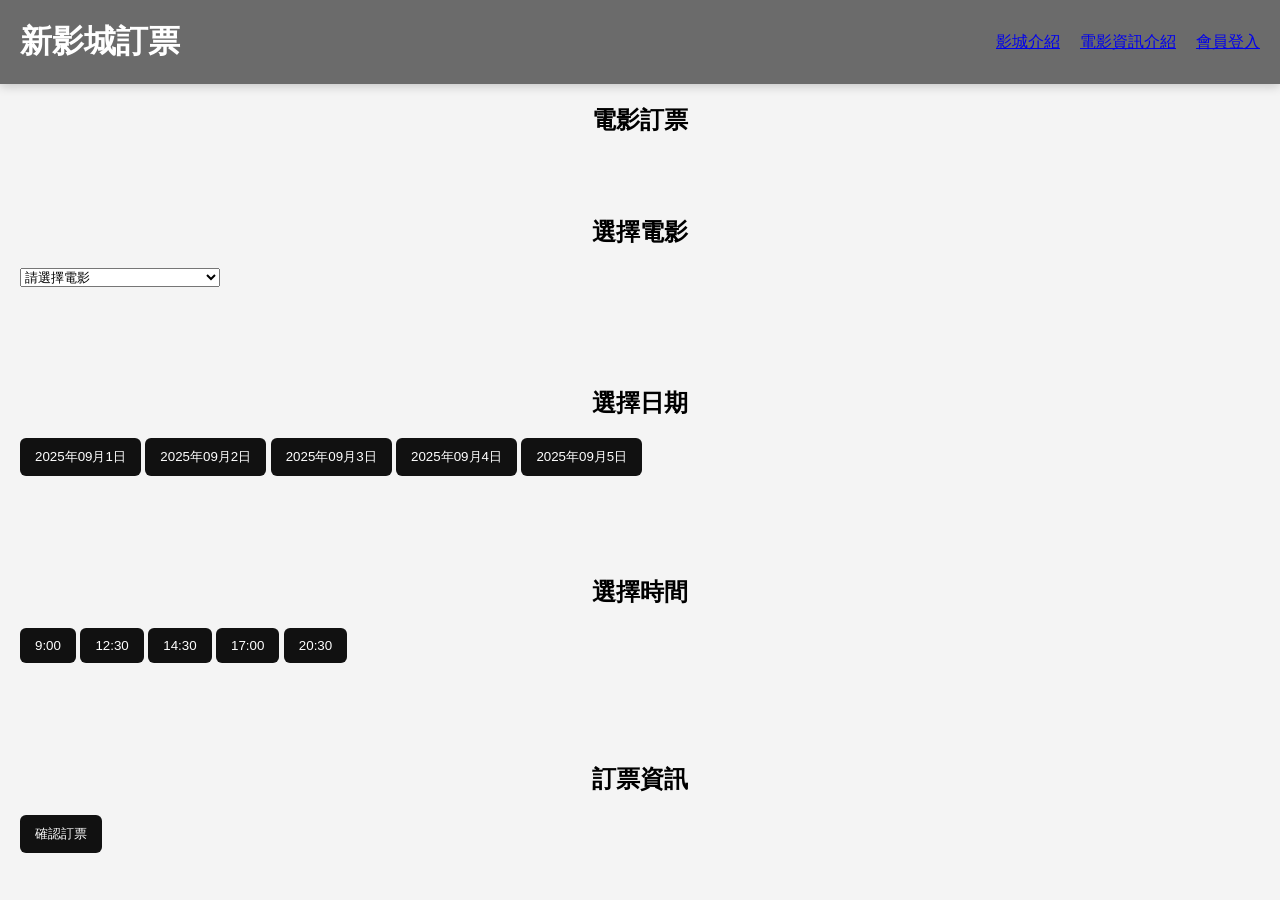
==== booking.html @ 735cddbd "Update booking.html" ====
<html>
	<head>
		<title>訂票頁面</title>
		<link rel="stylesheet" href="style.css">
</heda>
<body>
		<header>
		<h1>新影城訂票</h1>
		<nav>
		  <ul>
			<li><a href="index.html" onclick="history.back()">影城介紹</a></li>
			<li><a href="index.html" onclick="history.back()">電影資訊介紹</a></li>
			<li><a href="index.html" onclick="history.back()">會員登入</a></li>
		  </ul>
		</nav>
	  </header>
	
		<h2>電影訂票</h2>
		<!-- 這裡放電影按鈕 -->
		<section class="movie-select">
		  <h2>選擇電影</h2>
		  <select onchange="selectMovie(this.value)">
			<option value="">請選擇電影</option>
			<option value="藍色星期一">藍色星期一(Blue Monday)</option>
			<option value="綠色星期二">綠色星期二(Green Tuesday)</option>
			<option value="灰色星期三">灰色星期三(Gray Wednesday)</option>
			<option value="橙色星期四">橙色星期四(Orange Thursday)</option>
		  
		  </select>
		</section>

		<section class="date-select">
		  <h2>選擇日期</h2>
		  <button onclick="selectDate('2025年09月1日')">2025年09月1日</button>
		  <button onclick="selectDate('2025年09月2日')">2025年09月2日</button>
		  <button onclick="selectDate('2025年09月3日')">2025年09月3日</button>
		  <button onclick="selectDate('2025年09月4日')">2025年09月4日</button>
		  <button onclick="selectDate('2025年09月5日')">2025年09月5日</button>
		</section>

		<section class="time-select">
		  <h2>選擇時間</h2>
		  <!-- 先隱藏 -->
		  <button onclick="selectTime('9:00')">9:00</button>
		  <button onclick="selectTime('12:30')">12:30</button>
		  <button onclick="selectTime('14:30')">14:30</button>
		  <button onclick="selectTime('17:00')">17:00</button>
		  <button onclick="selectTime('20:30')">20:30</button>
		</section>
		
		<section class="summary">
		  <h2>訂票資訊</h2>
		  <p id="summaryText"></p>
		  <button onclick="confirmBooking()">確認訂票</button>
		</section>
</bdoy>
	<script src="./script.js"></script>
</html>
---- style.css ----
<style>
*{
	box-sizing:border-box;
}

body{
	margin:0;
	font-family: Arial, Helvetica, sans-serif;
	background:#f4f4f4;
}
html{
	scroll-behavior:smooth;
}

/* Header */
header{
	background:#6b6b6b;
	color:#fff;
	padding:20px; 
	display:flex;               /* 讓裡面水平排列 */
	justify-content:space-between;  /* 左右分開 */
	align-items:center;         /* 垂直置中對齊 */
	position:sticky;
	top:0;
	z-index:999;
	
	box-shadow:0 2px 10px rgba(0,0,0,0.2);
}

header h1{
	margin:0;
}
		
main{
	max-width:1200px;
	margin:0 auto;
}

nav ul{
	list-style:none;
	padding:0;
	margin:0;
	display:flex;
	gap:20px;
}

nav li{
	cursor:pointer;
}

nav li:hover{
	color:#ffd700;
}

/* Hero 圖 */
.header_img img{
	width:100%;
	height:500px;
	object-fit:cover;
}

/* Section 通用 */
section{
	padding:40px 20px;
}
		
h2{
	text-align:center;
}

/* 電影區 */
.movie-info{
	display:flex;
	flex-wrap:wrap;
	gap:20px;
	justify-content:center;
}

.movie-card{
	background:#fff;
	padding:20px;
	width:250px;
	border-radius:12px;
	box-shadow:0 4px 12px rgba(0,0,0,0.1);
	text-align:center;
	transition:0.3s;
}

.movie-card:hover{
	transform:translateY(-5px);
}

.movie-card img{
	width:100%;
	border-radius:8px;
}

.movie-card h3{
	margin:15px 0 5px 0;
}

/* 按鈕 */
button{
	padding:10px 15px;
	border:none;
	border-radius:6px;
	cursor:pointer;
	background:#111;
	color:#fff;
	transition:0.3s;
}

button:hover{
	background:#ffd700;
	color:#000;
}

/* 座位區 */
.seat-area{
	text-align:center;
}
.seat-container div:hover{
	background:#ffd700;
}
.screen{
	background:#ccc;
	padding:10px;
	margin-bottom:20px;
	border-radius:5px;
	font-weight:bold;
}

.seat-container{
	display:grid;
	grid-template-columns:repeat(8, 1fr);
	gap:10px;
	max-width:500px;
	margin:0 auto;
}

.seat-container div{
	background:#444;
	height:30px;
	border-radius:4px;
}

/* 會員區 */
.member-area{
	background:#fff;
	max-width:400px;
	margin:40px auto;
	padding:30px;
	border-radius:12px;
	box-shadow:0 4px 12px rgba(0,0,0,0.1);
}
.member-area input{
	width:100%;
	padding:8px;
	margin:5px 0 15px 0;
}

/* Footer */
footer{
	background:#111;
	color:#fff;
	text-align:center;
	padding:20px;
}

/* 📱 RWD 手機版 */
@media (max-width:768px){

	nav ul{
		flex-direction:column;
		gap:10px;
	}
	
	.movie-info{
		flex-direction:column;
		align-items:center;
	}
	
	.seat-container{
		grid-template-columns:repeat(5, 1fr);
	}

}
</style>
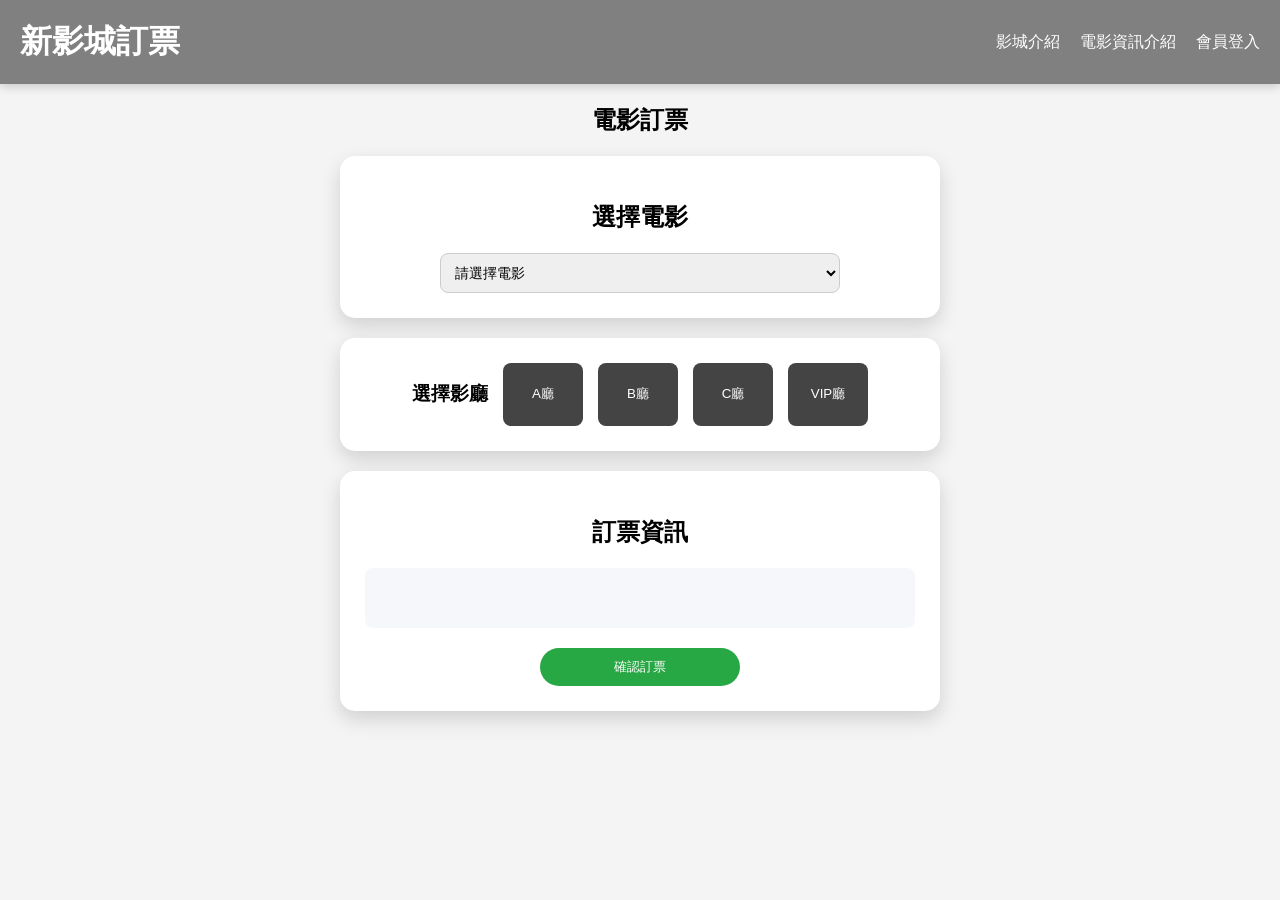
==== commit 84852f42: "Update booking.html" ====
--- a/booking.html
+++ b/booking.html
@@ -47,6 +47,13 @@
 		  <button onclick="selectTime('17:00')">17:00</button>
 		  <button onclick="selectTime('20:30')">20:30</button>
 		</section>
+	<section class="location-select">
+	  <h3>選擇影廳</h3>
+	  <button onclick="selectLocation('A廳')">A廳</button>
+	  <button onclick="selectLocation('B廳')">B廳</button>
+	  <button onclick="selectLocation('C廳')">C廳</button>
+	  <button onclick="selectLocation('VIP廳')">VIP廳</button>
+	</section>
 		
 		<section class="summary">
 		  <h2>訂票資訊</h2>
--- a/style.css
+++ b/style.css
@@ -1,4 +1,3 @@
-<style>
 *{
 	box-sizing:border-box;
 }
@@ -8,23 +7,24 @@
 	font-family: Arial, Helvetica, sans-serif;
 	background:#f4f4f4;
 }
+
 html{
 	scroll-behavior:smooth;
 }
 
 /* Header */
 header{
-	background:#6b6b6b;
+	background: rgba(107,107,107,0.85);
 	color:#fff;
 	padding:20px; 
-	display:flex;               /* 讓裡面水平排列 */
-	justify-content:space-between;  /* 左右分開 */
-	align-items:center;         /* 垂直置中對齊 */
-	position:sticky;
+	display:flex;
+	justify-content:space-between;
+	align-items:center;
+	position:sticky;  /*導覽列會固定在最上方*/
 	top:0;
 	z-index:999;
-	
 	box-shadow:0 2px 10px rgba(0,0,0,0.2);
+	backdrop-filter: blur(8px);   /* 毛玻璃效果 */
 }
 
 header h1{
@@ -44,24 +44,54 @@
 	gap:20px;
 }
 
-nav li{
-	cursor:pointer;
-}
-
-nav li:hover{
-	color:#ffd700;
+/* 導覽列連結樣式 */
+nav a{
+	color:#fff;              /* 文字改白色 */
+	text-decoration:none;    /* 移除底線 */
+	font-weight:500;
+	position:relative;       /* 為了做滑動底線效果 */
+	padding-bottom:5px;
+}
+
+/* 滑鼠滑過效果 */
+nav a:hover{
+	color:#fff;
+}
+
+/* 白色底線動畫效果 */
+nav a::after{
+	content:"";
+	position:absolute;
+	left:0;
+	bottom:0;
+	width:0;
+	height:2px;
+	background:#fff;
+	transition:0.3s ease;
+}
+
+nav a:hover::after{
+	width:100%;
 }
 
 /* Hero 圖 */
+.header_img{
+	display:flex;
+	justify-content:center;  /* 水平置中 */
+	align-items:center;      /* 垂直置中 */
+	padding:20px;
+}
 .header_img img{
-	width:100%;
-	height:500px;
-	object-fit:cover;
+	max-width:100%;
+	height:auto;
+	display:inline-block;
+	object-fit:contain;
 }
 
 /* Section 通用 */
 section{
 	padding:40px 20px;
+	scroll-margin-top:80px; 
 }
 		
 h2{
@@ -71,15 +101,16 @@
 /* 電影區 */
 .movie-info{
 	display:flex;
-	flex-wrap:wrap;
 	gap:20px;
 	justify-content:center;
+	flex-wrap:wrap;
 }
 
 .movie-card{
+	flex:1;
+	max-width:250px;
 	background:#fff;
 	padding:20px;
-	width:250px;
 	border-radius:12px;
 	box-shadow:0 4px 12px rgba(0,0,0,0.1);
 	text-align:center;
@@ -98,8 +129,12 @@
 .movie-card h3{
 	margin:15px 0 5px 0;
 }
-
-/* 按鈕 */
+/* 立即訂票的按鈕 */
+.booking-btn{
+	text-align:center;
+	margin:30px 0;
+}
+/* 通用按鈕 */
 button{
 	padding:10px 15px;
 	border:none;
@@ -115,36 +150,140 @@
 	color:#000;
 }
 
+/* ===================== */
+/* 訂票選擇卡片區塊 */
+/* ===================== */
+
+.movie-select,
+.date-select,
+.time-select,
+.summary{
+	background: white;
+	width: 100%;
+	max-width: 600px;
+	padding: 25px;
+	margin: 20px auto;   /* ⭐ 水平置中 */
+	border-radius: 15px;
+	box-shadow: 0 8px 20px rgba(0,0,0,0.15);
+	transition: 0.3s ease;
+}
+
+.movie-select:hover,
+.date-select:hover,
+.time-select:hover{
+	transform: translateY(-3px);
+}
+
+/* ===== 下拉選單置中 ===== */
+select{
+	width: 80%;
+	max-width: 400px;
+	padding: 10px;
+	border-radius: 8px;
+	border: 1px solid #ccc;
+	font-size: 14px;
+	cursor: pointer;
+	transition: 0.3s;
+	margin: 0 auto;
+	display: block;
+}
+
+select:focus{
+	border-color: #2a5298;
+	outline: none;
+}
+
+/* ===== 日期 & 時間按鈕區置中 ===== */
+.date-select,
+.time-select{
+	display:flex;
+	justify-content:center;
+	flex-wrap:wrap;
+	gap:15px;
+}
+
+/* 日期按鈕 */
+.date-select button,
+.time-select button{
+	padding:10px 15px;
+	border-radius:8px;
+	background:#2a5298;
+	color:white;
+	font-size:14px;
+	min-width:80px;
+}
+
+.date-select button:hover,
+.time-select button:hover{
+	background: #1e3c72;
+	transform: scale(1.05);
+}
+
+.date-select button:active,
+.time-select button:active{
+	transform: scale(0.98);
+}
+
+/* ===================== */
 /* 座位區 */
-.seat-area{
-	text-align:center;
-}
-.seat-container div:hover{
+/* ===================== */
+.location-select{
+	display:flex;
+	justify-content:center;
+	flex-wrap:wrap;
+	gap:15px;
+	background:white;
+	max-width:600px;
+	margin:20px auto;
+	padding:25px;
+	border-radius:15px;
+	box-shadow:0 8px 20px rgba(0,0,0,0.15);
+	text-align:center;
+}
+
+.location-select button{
+	padding:10px 15px;
+	border-radius:8px;
+	background:#444;
+	color:white;
+	min-width:80px;
+}
+
+.location-select button:hover{
 	background:#ffd700;
-}
-.screen{
-	background:#ccc;
-	padding:10px;
-	margin-bottom:20px;
-	border-radius:5px;
-	font-weight:bold;
-}
-
-.seat-container{
-	display:grid;
-	grid-template-columns:repeat(8, 1fr);
-	gap:10px;
-	max-width:500px;
-	margin:0 auto;
-}
-
-.seat-container div{
-	background:#444;
-	height:30px;
-	border-radius:4px;
-}
-
+	color:black;
+}
+
+/* ===== 訂票摘要 ===== */
+.summary{
+	text-align:center;
+}
+
+.summary p{
+	background: #f5f7fa;
+	padding: 15px;
+	border-radius: 8px;
+	line-height: 1.8;
+	min-height: 60px;
+}
+
+/* summary 按鈕不要滿版 */
+.summary button{
+	width: 200px;
+	margin: 20px auto 0 auto;
+	display:block;
+	background: #28a745;
+	border-radius:25px;
+}
+
+.summary button:hover{
+	background: #218838;
+}
+
+/* ===================== */
 /* 會員區 */
+/* ===================== */
+
 .member-area{
 	background:#fff;
 	max-width:400px;
@@ -153,6 +292,7 @@
 	border-radius:12px;
 	box-shadow:0 4px 12px rgba(0,0,0,0.1);
 }
+
 .member-area input{
 	width:100%;
 	padding:8px;
@@ -165,6 +305,12 @@
 	color:#fff;
 	text-align:center;
 	padding:20px;
+}
+
+/* 隱藏區塊 */
+.date-select,
+.time-select{
+	display:none;
 }
 
 /* 📱 RWD 手機版 */
@@ -183,6 +329,4 @@
 	.seat-container{
 		grid-template-columns:repeat(5, 1fr);
 	}
-
-}
-</style>
+}
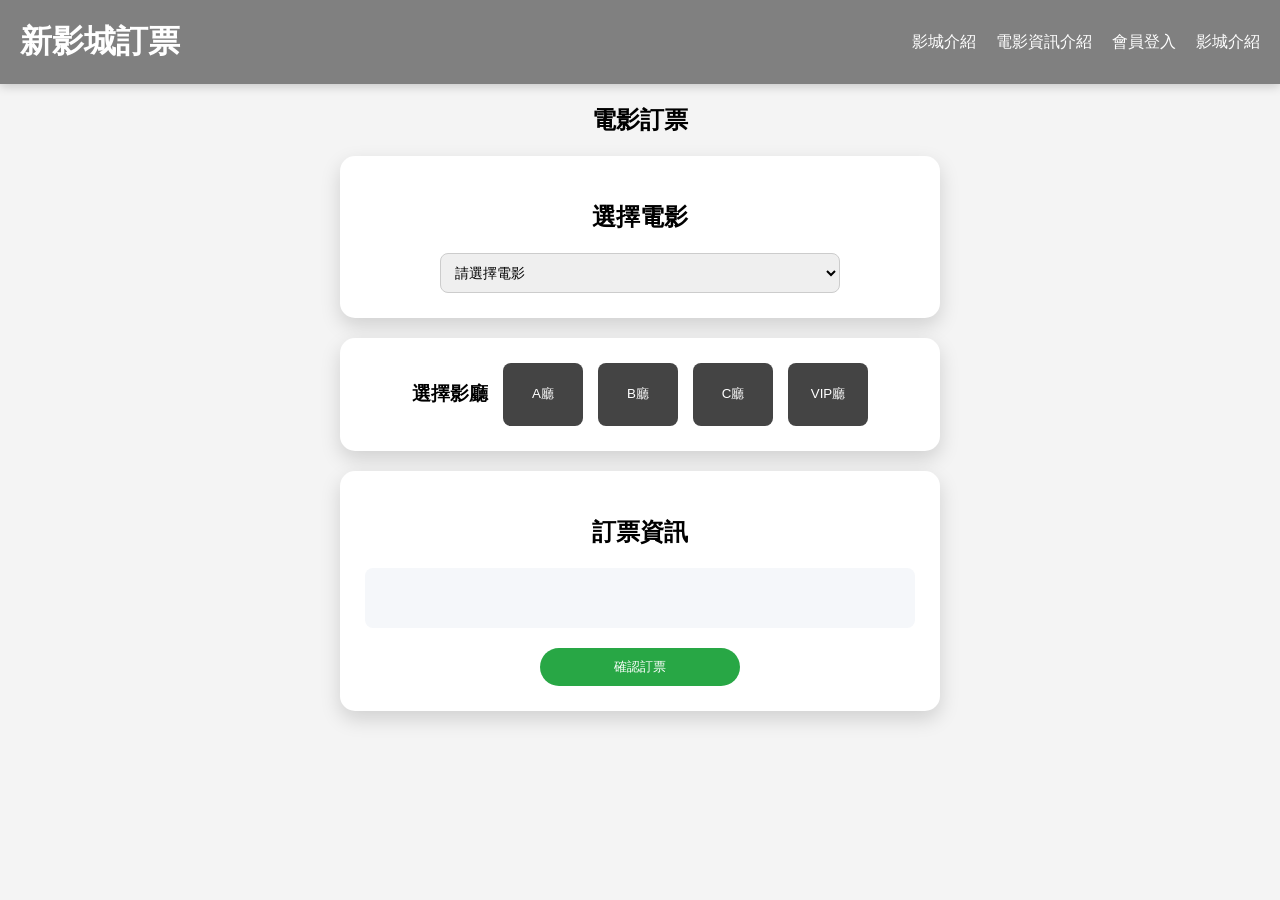
==== commit 3c590f68: "Update booking.html" ====
--- a/booking.html
+++ b/booking.html
@@ -2,20 +2,21 @@
 	<head>
 		<title>訂票頁面</title>
 		<link rel="stylesheet" href="style.css">
-</heda>
+	</head>
 <body>
 		<header>
-		<h1>新影城訂票</h1>
+		<h1 onclick="goHome()">新影城訂票</h1>
 		<nav>
 		  <ul>
-			<li><a href="index.html" onclick="history.back()">影城介紹</a></li>
-			<li><a href="index.html" onclick="history.back()">電影資訊介紹</a></li>
-			<li><a href="index.html" onclick="history.back()">會員登入</a></li>
+			<li><a href="index.html">影城介紹</a></li>
+			<li><a href="index.html">電影資訊介紹</a></li>
+			<li><a href="index.html">會員登入</a></li>
+			<li><a href="index.html">影城介紹</a></li>
 		  </ul>
 		</nav>
 	  </header>
 	
-		<h2>電影訂票</h2>
+		<h2 style="text-align:center;">電影訂票</h2>
 		<!-- 這裡放電影按鈕 -->
 		<section class="movie-select">
 		  <h2>選擇電影</h2>
@@ -25,7 +26,6 @@
 			<option value="綠色星期二">綠色星期二(Green Tuesday)</option>
 			<option value="灰色星期三">灰色星期三(Gray Wednesday)</option>
 			<option value="橙色星期四">橙色星期四(Orange Thursday)</option>
-		  
 		  </select>
 		</section>
 
@@ -40,26 +40,25 @@
 
 		<section class="time-select">
 		  <h2>選擇時間</h2>
-		  <!-- 先隱藏 -->
 		  <button onclick="selectTime('9:00')">9:00</button>
 		  <button onclick="selectTime('12:30')">12:30</button>
 		  <button onclick="selectTime('14:30')">14:30</button>
 		  <button onclick="selectTime('17:00')">17:00</button>
 		  <button onclick="selectTime('20:30')">20:30</button>
 		</section>
-	<section class="location-select">
-	  <h3>選擇影廳</h3>
-	  <button onclick="selectLocation('A廳')">A廳</button>
-	  <button onclick="selectLocation('B廳')">B廳</button>
-	  <button onclick="selectLocation('C廳')">C廳</button>
-	  <button onclick="selectLocation('VIP廳')">VIP廳</button>
-	</section>
+		<section class="location-select">
+			<h3>選擇影廳</h3>
+			<button onclick="selectLocation('A廳')">A廳</button>
+			<button onclick="selectLocation('B廳')">B廳</button>
+			<button onclick="selectLocation('C廳')">C廳</button>
+			<button onclick="selectLocation('VIP廳')">VIP廳</button>
+		</section>
 		
 		<section class="summary">
 		  <h2>訂票資訊</h2>
 		  <p id="summaryText"></p>
 		  <button onclick="confirmBooking()">確認訂票</button>
 		</section>
-</bdoy>
-	<script src="./script.js"></script>
+</body>
+	<script src="script.js"></script>
 </html>
--- a/style.css
+++ b/style.css
@@ -29,6 +29,7 @@
 
 header h1{
 	margin:0;
+	cursor:pointer;
 }
 		
 main{
@@ -132,7 +133,7 @@
 /* 立即訂票的按鈕 */
 .booking-btn{
 	text-align:center;
-	margin:30px 0;
+	margin-top:30px;
 }
 /* 通用按鈕 */
 button{
@@ -148,6 +149,28 @@
 button:hover{
 	background:#ffd700;
 	color:#000;
+}
+/* 影城介紹 */
+.about-cinema{
+	display:flex;
+	gap:40px;
+	max-width:1000px;
+	margin:60px auto;
+	align-items:center;
+	background:white;
+	padding:40px;
+	border-radius:15px;
+	box-shadow:0 8px 20px rgba(0,0,0,0.1);
+}
+
+.about-left img{
+	width:100%;
+	border-radius:12px;
+}
+
+.about-left,
+.about-right{
+	flex:1;
 }
 
 /* ===================== */
@@ -329,4 +352,8 @@
 	.seat-container{
 		grid-template-columns:repeat(5, 1fr);
 	}
-}
+	.about-cinema{
+	flex-direction:column;
+	text-align:center;
+}
+}
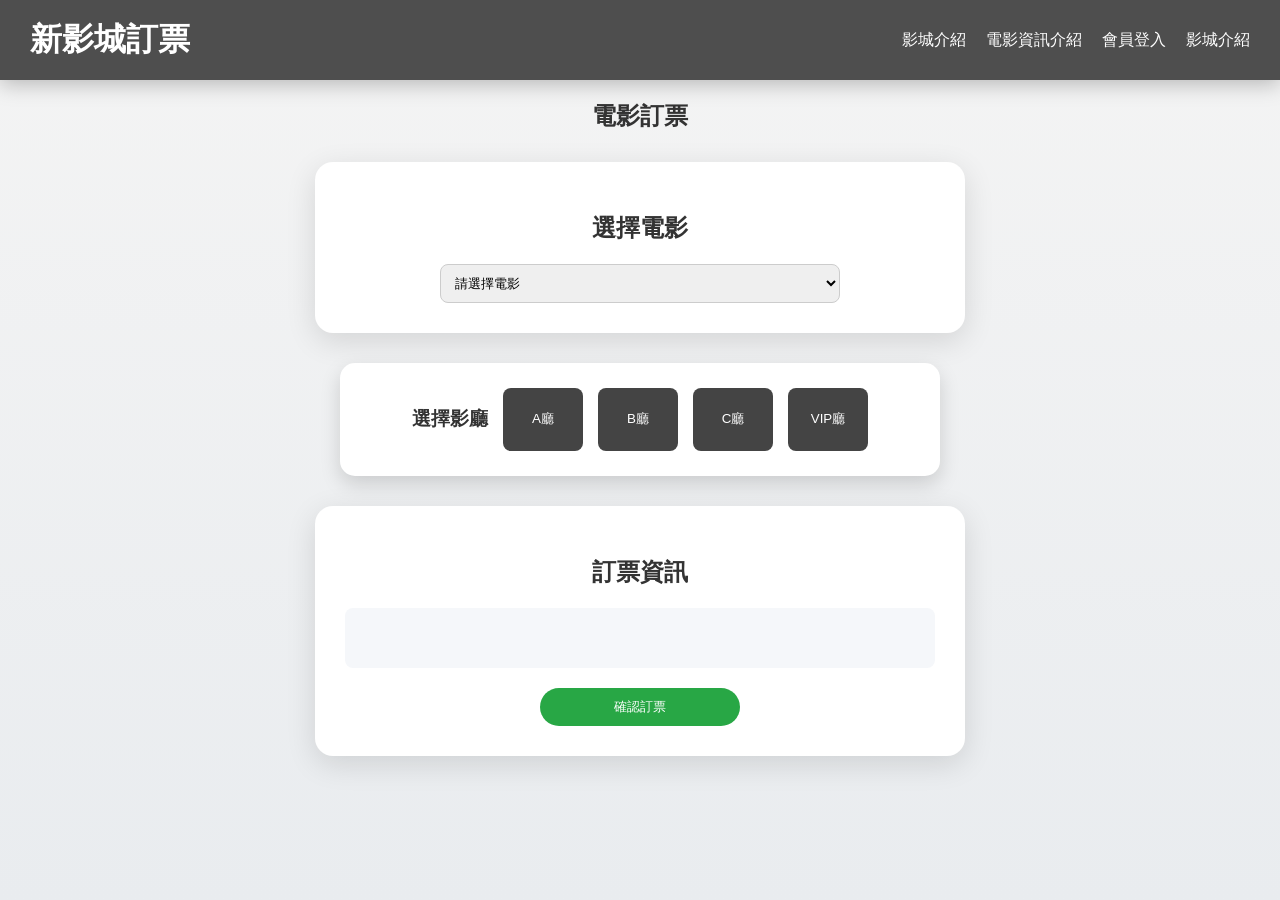
==== commit a0340d6e: "Update booking.html" ====
--- a/booking.html
+++ b/booking.html
@@ -17,48 +17,49 @@
 	  </header>
 	
 		<h2 style="text-align:center;">電影訂票</h2>
-		<!-- 這裡放電影按鈕 -->
-		<section class="movie-select">
-		  <h2>選擇電影</h2>
-		  <select onchange="selectMovie(this.value)">
-			<option value="">請選擇電影</option>
-			<option value="藍色星期一">藍色星期一(Blue Monday)</option>
-			<option value="綠色星期二">綠色星期二(Green Tuesday)</option>
-			<option value="灰色星期三">灰色星期三(Gray Wednesday)</option>
-			<option value="橙色星期四">橙色星期四(Orange Thursday)</option>
-		  </select>
-		</section>
+		<main class="booking-container">
+			<section class="movie-select">
+			  <h2>選擇電影</h2>
+			  <select onchange="selectMovie(this.value)">
+				<option value="">請選擇電影</option>
+				<option value="藍色星期一">藍色星期一(Blue Monday)</option>
+				<option value="綠色星期二">綠色星期二(Green Tuesday)</option>
+				<option value="灰色星期三">灰色星期三(Gray Wednesday)</option>
+				<option value="橙色星期四">橙色星期四(Orange Thursday)</option>
+			  </select>
+			</section>
 
-		<section class="date-select">
-		  <h2>選擇日期</h2>
-		  <button onclick="selectDate('2025年09月1日')">2025年09月1日</button>
-		  <button onclick="selectDate('2025年09月2日')">2025年09月2日</button>
-		  <button onclick="selectDate('2025年09月3日')">2025年09月3日</button>
-		  <button onclick="selectDate('2025年09月4日')">2025年09月4日</button>
-		  <button onclick="selectDate('2025年09月5日')">2025年09月5日</button>
-		</section>
+			<section class="date-select">
+			  <h2>選擇日期</h2>
+			  <button onclick="selectDate('2025年09月1日')">2025年09月1日</button>
+			  <button onclick="selectDate('2025年09月2日')">2025年09月2日</button>
+			  <button onclick="selectDate('2025年09月3日')">2025年09月3日</button>
+			  <button onclick="selectDate('2025年09月4日')">2025年09月4日</button>
+			  <button onclick="selectDate('2025年09月5日')">2025年09月5日</button>
+			</section>
 
-		<section class="time-select">
-		  <h2>選擇時間</h2>
-		  <button onclick="selectTime('9:00')">9:00</button>
-		  <button onclick="selectTime('12:30')">12:30</button>
-		  <button onclick="selectTime('14:30')">14:30</button>
-		  <button onclick="selectTime('17:00')">17:00</button>
-		  <button onclick="selectTime('20:30')">20:30</button>
-		</section>
-		<section class="location-select">
-			<h3>選擇影廳</h3>
-			<button onclick="selectLocation('A廳')">A廳</button>
-			<button onclick="selectLocation('B廳')">B廳</button>
-			<button onclick="selectLocation('C廳')">C廳</button>
-			<button onclick="selectLocation('VIP廳')">VIP廳</button>
-		</section>
+			<section class="time-select">
+			  <h2>選擇時間</h2>
+			  <button onclick="selectTime('9:00')">9:00</button>
+			  <button onclick="selectTime('12:30')">12:30</button>
+			  <button onclick="selectTime('14:30')">14:30</button>
+			  <button onclick="selectTime('17:00')">17:00</button>
+			  <button onclick="selectTime('20:30')">20:30</button>
+			</section>
+			<section class="location-select">
+				<h3>選擇影廳</h3>
+				<button onclick="selectLocation('A廳')">A廳</button>
+				<button onclick="selectLocation('B廳')">B廳</button>
+				<button onclick="selectLocation('C廳')">C廳</button>
+				<button onclick="selectLocation('VIP廳')">VIP廳</button>
+			</section>
 		
-		<section class="summary">
-		  <h2>訂票資訊</h2>
-		  <p id="summaryText"></p>
-		  <button onclick="confirmBooking()">確認訂票</button>
-		</section>
+			<section class="summary">
+			  <h2>訂票資訊</h2>
+			  <p id="summaryText"></p>
+			  <button onclick="confirmBooking()">確認訂票</button>
+			</section>
+		</main>
 </body>
 	<script src="script.js"></script>
 </html>
--- a/style.css
+++ b/style.css
@@ -2,40 +2,47 @@
 	box-sizing:border-box;
 }
 
-body{
+html, body{
 	margin:0;
+	padding:0;
 	font-family: Arial, Helvetica, sans-serif;
-	background:#f4f4f4;
-}
-
-html{
 	scroll-behavior:smooth;
-}
-
+	background: linear-gradient(to bottom,#f4f4f4,#e9ecef);
+	color:#333;
+	overflow-x:hidden;
+}
+
+/* ===================== */
 /* Header */
+/* ===================== */
+
 header{
-	background: rgba(107,107,107,0.85);
+	background: rgba(60,60,60,0.9);
 	color:#fff;
-	padding:20px; 
+	padding:18px 30px;
 	display:flex;
 	justify-content:space-between;
 	align-items:center;
-	position:sticky;  /*導覽列會固定在最上方*/
+	position:sticky;
 	top:0;
 	z-index:999;
-	box-shadow:0 2px 10px rgba(0,0,0,0.2);
-	backdrop-filter: blur(8px);   /* 毛玻璃效果 */
+	backdrop-filter: blur(10px);
+	box-shadow:0 4px 20px rgba(0,0,0,0.25);
 }
 
 header h1{
 	margin:0;
 	cursor:pointer;
-}
-		
-main{
-	max-width:1200px;
-	margin:0 auto;
-}
+	transition:0.3s;
+}
+
+header h1:hover{
+	transform:scale(1.05);
+}
+
+/* ===================== */
+/* 導覽列 */
+/* ===================== */
 
 nav ul{
 	list-style:none;
@@ -45,21 +52,14 @@
 	gap:20px;
 }
 
-/* 導覽列連結樣式 */
 nav a{
-	color:#fff;              /* 文字改白色 */
-	text-decoration:none;    /* 移除底線 */
+	color:#fff;
+	text-decoration:none;
+	position:relative;
+	padding-bottom:5px;
 	font-weight:500;
-	position:relative;       /* 為了做滑動底線效果 */
-	padding-bottom:5px;
-}
-
-/* 滑鼠滑過效果 */
-nav a:hover{
-	color:#fff;
-}
-
-/* 白色底線動畫效果 */
+}
+
 nav a::after{
 	content:"";
 	position:absolute;
@@ -68,38 +68,47 @@
 	width:0;
 	height:2px;
 	background:#fff;
-	transition:0.3s ease;
+	transition:0.3s;
 }
 
 nav a:hover::after{
 	width:100%;
 }
 
+/* ===================== */
 /* Hero 圖 */
+/* ===================== */
+
 .header_img{
 	display:flex;
-	justify-content:center;  /* 水平置中 */
-	align-items:center;      /* 垂直置中 */
+	justify-content:center;
+	align-items:center;
 	padding:20px;
 }
+
 .header_img img{
 	max-width:100%;
 	height:auto;
-	display:inline-block;
 	object-fit:contain;
 }
 
+/* ===================== */
 /* Section 通用 */
+/* ===================== */
+
 section{
 	padding:40px 20px;
-	scroll-margin-top:80px; 
-}
-		
+	scroll-margin-top:80px;
+}
+
 h2{
 	text-align:center;
 }
 
-/* 電影區 */
+/* ===================== */
+/* 電影卡片區 */
+/* ===================== */
+
 .movie-info{
 	display:flex;
 	gap:20px;
@@ -109,63 +118,59 @@
 
 .movie-card{
 	flex:1;
-	max-width:250px;
+	max-width:260px;
 	background:#fff;
-	padding:20px;
+	padding:22px;
+	border-radius:18px;
+	box-shadow:0 8px 25px rgba(0,0,0,0.12);
+	text-align:center;
+	transition:0.35s ease;
+}
+
+.movie-card:hover{
+	transform:translateY(-8px);
+	box-shadow:0 12px 30px rgba(0,0,0,0.18);
+}
+
+.movie-card img{
+	width:100%;
 	border-radius:12px;
-	box-shadow:0 4px 12px rgba(0,0,0,0.1);
-	text-align:center;
-	transition:0.3s;
-}
-
-.movie-card:hover{
-	transform:translateY(-5px);
-}
-
-.movie-card img{
-	width:100%;
-	border-radius:8px;
 }
 
 .movie-card h3{
 	margin:15px 0 5px 0;
 }
-/* 立即訂票的按鈕 */
-.booking-btn{
-	text-align:center;
-	margin-top:30px;
-}
-/* 通用按鈕 */
+
+/* ===================== */
+/* 按鈕 */
+/* ===================== */
+
 button{
-	padding:10px 15px;
+	padding:10px 18px;
 	border:none;
-	border-radius:6px;
+	border-radius:8px;
 	cursor:pointer;
-	background:#111;
+	background:#222;
 	color:#fff;
-	transition:0.3s;
+	transition:0.3s ease;
+	text-align:center;
 }
 
 button:hover{
 	background:#ffd700;
 	color:#000;
-}
-/* 影城介紹 */
+	transform:scale(1.05);
+	text-align:center;
+}
+
+/* ===================== */
+/* 影城介紹區 */
+/* ===================== */
+
 .about-cinema{
 	display:flex;
-	gap:40px;
-	max-width:1000px;
-	margin:60px auto;
-	align-items:center;
-	background:white;
-	padding:40px;
-	border-radius:15px;
-	box-shadow:0 8px 20px rgba(0,0,0,0.1);
-}
-
-.about-left img{
-	width:100%;
-	border-radius:12px;
+	width:100%;
+	min-height:500px;
 }
 
 .about-left,
@@ -173,50 +178,77 @@
 	flex:1;
 }
 
-/* ===================== */
-/* 訂票選擇卡片區塊 */
+.image-overlay{
+	width:100%;
+	height:100%;
+	position:relative;
+	overflow:hidden;
+}
+
+.image-overlay img{
+	width:100%;
+	height:100%;
+	object-fit:cover;
+	display:block;
+}
+
+.image-overlay::after{
+	content:"";
+	position:absolute;
+	inset:0;
+	background:linear-gradient(
+		to right,
+		rgba(0,0,0,0.5),
+		rgba(0,0,0,0.15)
+	);
+}
+
+.about-right{
+	display:flex;
+	flex-direction:column;
+	justify-content:center;
+	padding:100px 80px;
+	background:linear-gradient(135deg,#ffffff,#f8f9fa);
+}
+
+/* ===================== */
+/* 訂票區塊 */
 /* ===================== */
 
 .movie-select,
 .date-select,
 .time-select,
 .summary{
-	background: white;
-	width: 100%;
-	max-width: 600px;
-	padding: 25px;
-	margin: 20px auto;   /* ⭐ 水平置中 */
-	border-radius: 15px;
-	box-shadow: 0 8px 20px rgba(0,0,0,0.15);
-	transition: 0.3s ease;
+	background:white;
+	width:100%;
+	max-width:650px;
+	padding:30px;
+	margin:30px auto;
+	border-radius:18px;
+	box-shadow:0 8px 30px rgba(0,0,0,0.12);
+	transition:0.3s ease;
 }
 
 .movie-select:hover,
 .date-select:hover,
 .time-select:hover{
-	transform: translateY(-3px);
-}
-
-/* ===== 下拉選單置中 ===== */
+	transform:translateY(-3px);
+}
+
+/* 下拉選單 */
+
 select{
-	width: 80%;
-	max-width: 400px;
-	padding: 10px;
-	border-radius: 8px;
-	border: 1px solid #ccc;
-	font-size: 14px;
-	cursor: pointer;
-	transition: 0.3s;
-	margin: 0 auto;
-	display: block;
-}
-
-select:focus{
-	border-color: #2a5298;
-	outline: none;
-}
-
-/* ===== 日期 & 時間按鈕區置中 ===== */
+	width:80%;
+	max-width:400px;
+	padding:10px;
+	border-radius:8px;
+	border:1px solid #ccc;
+	margin:0 auto;
+	display:block;
+}
+
+/* 日期時間按鈕 */
+
 .date-select,
 .time-select{
 	display:flex;
@@ -225,31 +257,22 @@
 	gap:15px;
 }
 
-/* 日期按鈕 */
 .date-select button,
 .time-select button{
 	padding:10px 15px;
 	border-radius:8px;
 	background:#2a5298;
 	color:white;
-	font-size:14px;
 	min-width:80px;
 }
 
 .date-select button:hover,
 .time-select button:hover{
-	background: #1e3c72;
-	transform: scale(1.05);
-}
-
-.date-select button:active,
-.time-select button:active{
-	transform: scale(0.98);
-}
-
-/* ===================== */
-/* 座位區 */
-/* ===================== */
+	background:#1e3c72;
+}
+
+/* 影廳選擇 */
+
 .location-select{
 	display:flex;
 	justify-content:center;
@@ -265,47 +288,35 @@
 }
 
 .location-select button{
-	padding:10px 15px;
-	border-radius:8px;
+	min-width:80px;
 	background:#444;
 	color:white;
-	min-width:80px;
-}
-
-.location-select button:hover{
-	background:#ffd700;
-	color:black;
-}
-
-/* ===== 訂票摘要 ===== */
+}
+
+/* 訂票摘要 */
+
 .summary{
 	text-align:center;
 }
 
 .summary p{
-	background: #f5f7fa;
-	padding: 15px;
-	border-radius: 8px;
-	line-height: 1.8;
-	min-height: 60px;
-}
-
-/* summary 按鈕不要滿版 */
+	background:#f5f7fa;
+	padding:15px;
+	border-radius:8px;
+	min-height:60px;
+}
+
+/* summary 按鈕 */
+
 .summary button{
-	width: 200px;
-	margin: 20px auto 0 auto;
+	width:200px;
+	margin:20px auto 0 auto;
 	display:block;
-	background: #28a745;
+	background:#28a745;
 	border-radius:25px;
 }
 
-.summary button:hover{
-	background: #218838;
-}
-
-/* ===================== */
 /* 會員區 */
-/* ===================== */
 
 .member-area{
 	background:#fff;
@@ -323,6 +334,7 @@
 }
 
 /* Footer */
+
 footer{
 	background:#111;
 	color:#fff;
@@ -331,29 +343,35 @@
 }
 
 /* 隱藏區塊 */
+
 .date-select,
 .time-select{
 	display:none;
 }
 
-/* 📱 RWD 手機版 */
+/* ===================== */
+/* RWD */
+/* ===================== */
+
 @media (max-width:768px){
 
 	nav ul{
 		flex-direction:column;
 		gap:10px;
 	}
-	
+
 	.movie-info{
 		flex-direction:column;
 		align-items:center;
 	}
-	
-	.seat-container{
-		grid-template-columns:repeat(5, 1fr);
+
+	.about-cinema{
+		flex-direction:column;
+		text-align:center;
 	}
-	.about-cinema{
-	flex-direction:column;
-	text-align:center;
-}
-}
+
+	.about-right{
+		padding:50px 30px;
+	}
+
+}
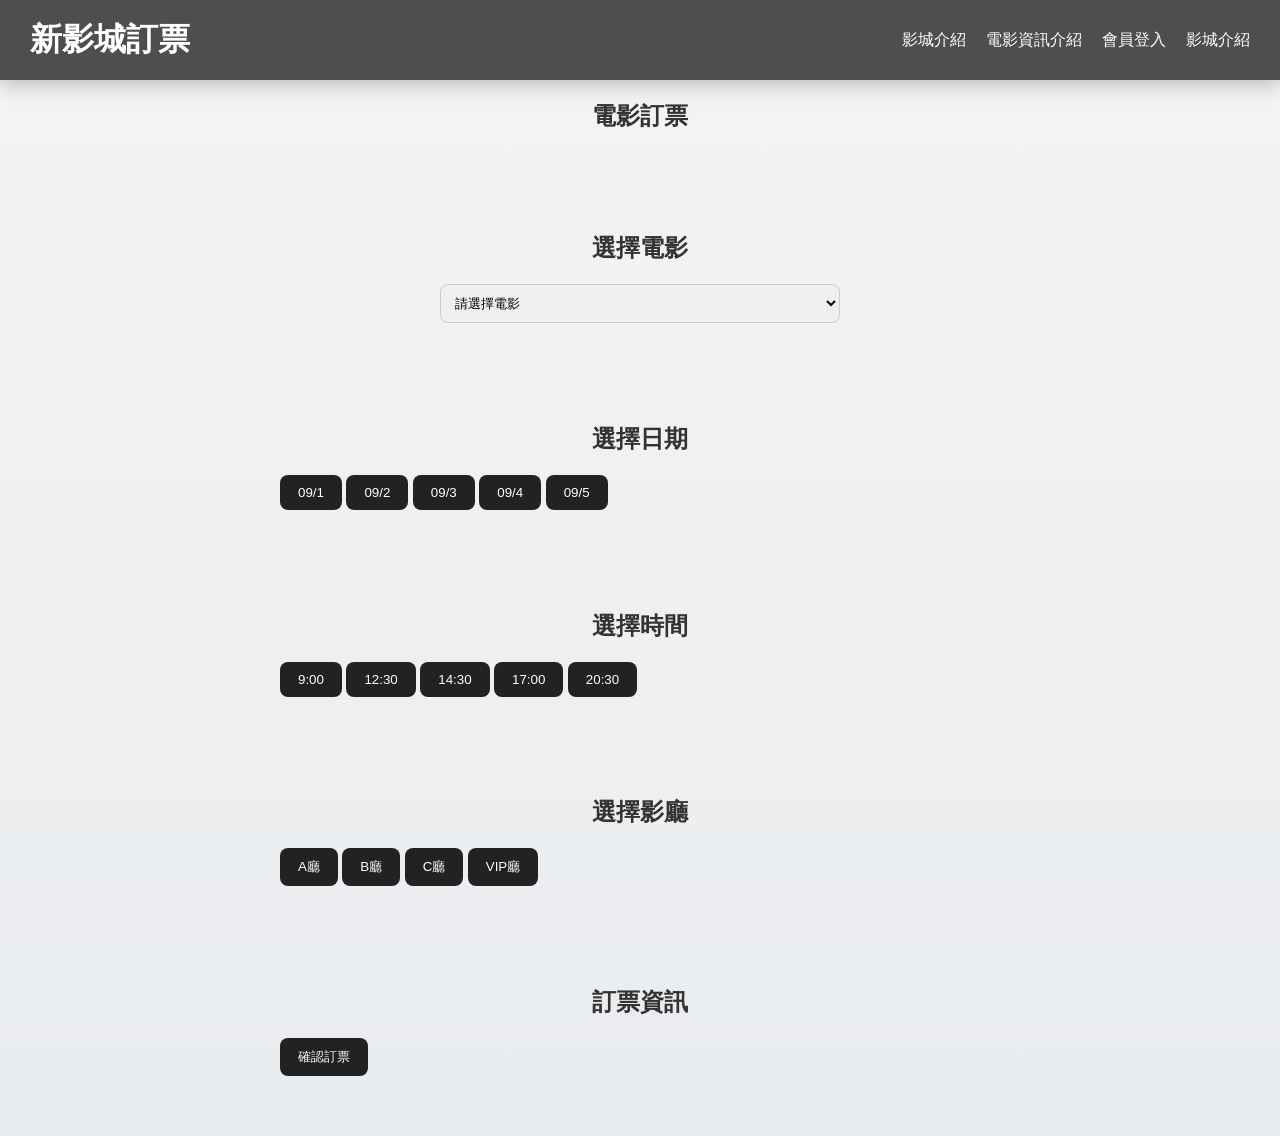
==== commit 320d75b8: "Update booking.html" ====
--- a/booking.html
+++ b/booking.html
@@ -1,10 +1,11 @@
 <html>
-	<head>
-		<title>訂票頁面</title>
-		<link rel="stylesheet" href="style.css">
-	</head>
+<head>
+	<title>訂票頁面</title>
+	<link rel="stylesheet" href="style.css">
+</head>
+
 <body>
-		<header>
+	<header>
 		<h1 onclick="goHome()">新影城訂票</h1>
 		<nav>
 		  <ul>
@@ -14,52 +15,63 @@
 			<li><a href="index.html">影城介紹</a></li>
 		  </ul>
 		</nav>
-	  </header>
-	
-		<h2 style="text-align:center;">電影訂票</h2>
-		<main class="booking-container">
-			<section class="movie-select">
-			  <h2>選擇電影</h2>
-			  <select onchange="selectMovie(this.value)">
-				<option value="">請選擇電影</option>
-				<option value="藍色星期一">藍色星期一(Blue Monday)</option>
-				<option value="綠色星期二">綠色星期二(Green Tuesday)</option>
-				<option value="灰色星期三">灰色星期三(Gray Wednesday)</option>
-				<option value="橙色星期四">橙色星期四(Orange Thursday)</option>
-			  </select>
-			</section>
+	</header>
 
-			<section class="date-select">
-			  <h2>選擇日期</h2>
-			  <button onclick="selectDate('2025年09月1日')">2025年09月1日</button>
-			  <button onclick="selectDate('2025年09月2日')">2025年09月2日</button>
-			  <button onclick="selectDate('2025年09月3日')">2025年09月3日</button>
-			  <button onclick="selectDate('2025年09月4日')">2025年09月4日</button>
-			  <button onclick="selectDate('2025年09月5日')">2025年09月5日</button>
-			</section>
+	<h2 class="page-title">電影訂票</h2>
 
-			<section class="time-select">
-			  <h2>選擇時間</h2>
-			  <button onclick="selectTime('9:00')">9:00</button>
-			  <button onclick="selectTime('12:30')">12:30</button>
-			  <button onclick="selectTime('14:30')">14:30</button>
-			  <button onclick="selectTime('17:00')">17:00</button>
-			  <button onclick="selectTime('20:30')">20:30</button>
-			</section>
-			<section class="location-select">
-				<h3>選擇影廳</h3>
-				<button onclick="selectLocation('A廳')">A廳</button>
-				<button onclick="selectLocation('B廳')">B廳</button>
-				<button onclick="selectLocation('C廳')">C廳</button>
-				<button onclick="selectLocation('VIP廳')">VIP廳</button>
-			</section>
-		
-			<section class="summary">
-			  <h2>訂票資訊</h2>
-			  <p id="summaryText"></p>
-			  <button onclick="confirmBooking()">確認訂票</button>
-			</section>
-		</main>
+	<main class="booking-container">
+
+		<section class="booking-panel">
+		  <h2>選擇電影</h2>
+		  <select onchange="selectMovie(this.value)">
+			<option value="">請選擇電影</option>
+			<option value="藍色星期一">藍色星期一(Blue Monday)</option>
+			<option value="綠色星期二">綠色星期二(Green Tuesday)</option>
+			<option value="灰色星期三">灰色星期三(Gray Wednesday)</option>
+			<option value="橙色星期四">橙色星期四(Orange Thursday)</option>
+		  </select>
+		</section>
+
+		<section class="booking-panel">
+		  <h2>選擇日期</h2>
+		  <div class="btn-group">
+			<button class="option-btn" onclick="selectDate('2025年09月1日')">09/1</button>
+			<button class="option-btn" onclick="selectDate('2025年09月2日')">09/2</button>
+			<button class="option-btn" onclick="selectDate('2025年09月3日')">09/3</button>
+			<button class="option-btn" onclick="selectDate('2025年09月4日')">09/4</button>
+			<button class="option-btn" onclick="selectDate('2025年09月5日')">09/5</button>
+		  </div>
+		</section>
+
+		<section class="booking-panel">
+		  <h2>選擇時間</h2>
+		  <div class="btn-group">
+			<button class="option-btn" onclick="selectTime('9:00')">9:00</button>
+			<button class="option-btn" onclick="selectTime('12:30')">12:30</button>
+			<button class="option-btn" onclick="selectTime('14:30')">14:30</button>
+			<button class="option-btn" onclick="selectTime('17:00')">17:00</button>
+			<button class="option-btn" onclick="selectTime('20:30')">20:30</button>
+		  </div>
+		</section>
+
+		<section class="booking-panel">
+		  <h2>選擇影廳</h2>
+		  <div class="btn-group">
+			<button class="option-btn" onclick="selectLocation('A廳')">A廳</button>
+			<button class="option-btn" onclick="selectLocation('B廳')">B廳</button>
+			<button class="option-btn" onclick="selectLocation('C廳')">C廳</button>
+			<button class="option-btn" onclick="selectLocation('VIP廳')">VIP廳</button>
+		  </div>
+		</section>
+
+		<section class="booking-summary">
+		  <h2>訂票資訊</h2>
+		  <p id="summaryText"></p>
+		  <button class="primary-btn" onclick="confirmBooking()">確認訂票</button>
+		</section>
+
+	</main>
+
 </body>
-	<script src="script.js"></script>
+<script src="script.js"></script>
 </html>
--- a/style.css
+++ b/style.css
@@ -145,6 +145,19 @@
 /* 按鈕 */
 /* ===================== */
 
+.booking-btn{
+	text-align:center;
+	margin-top:30px;
+}
+
+.movie-select,
+.date-select,
+.time-select,
+.location-select,
+.summary{
+	text-align:center;
+}
+
 button{
 	padding:10px 18px;
 	border:none;
@@ -153,7 +166,6 @@
 	background:#222;
 	color:#fff;
 	transition:0.3s ease;
-	text-align:center;
 }
 
 button:hover{
@@ -215,18 +227,28 @@
 /* 訂票區塊 */
 /* ===================== */
 
+.booking-container{
+	max-width:800px;
+	margin:0 auto;
+	padding:20px;
+}
+
+.booking-container h2{
+	margin-bottom:20px;
+}
+
 .movie-select,
 .date-select,
 .time-select,
+.location-select,
 .summary{
-	background:white;
-	width:100%;
-	max-width:650px;
-	padding:30px;
+	width:100%;
+	max-width:700px;
 	margin:30px auto;
 	border-radius:18px;
-	box-shadow:0 8px 30px rgba(0,0,0,0.12);
-	transition:0.3s ease;
+	background:white;
+	padding:35px;
+	box-shadow:0 6px 25px rgba(0,0,0,0.12);
 }
 
 .movie-select:hover,
@@ -333,6 +355,11 @@
 	margin:5px 0 15px 0;
 }
 
+/* 按鈕置中 */
+.member-area form{
+	text-align:center;
+}
+
 /* Footer */
 
 footer{
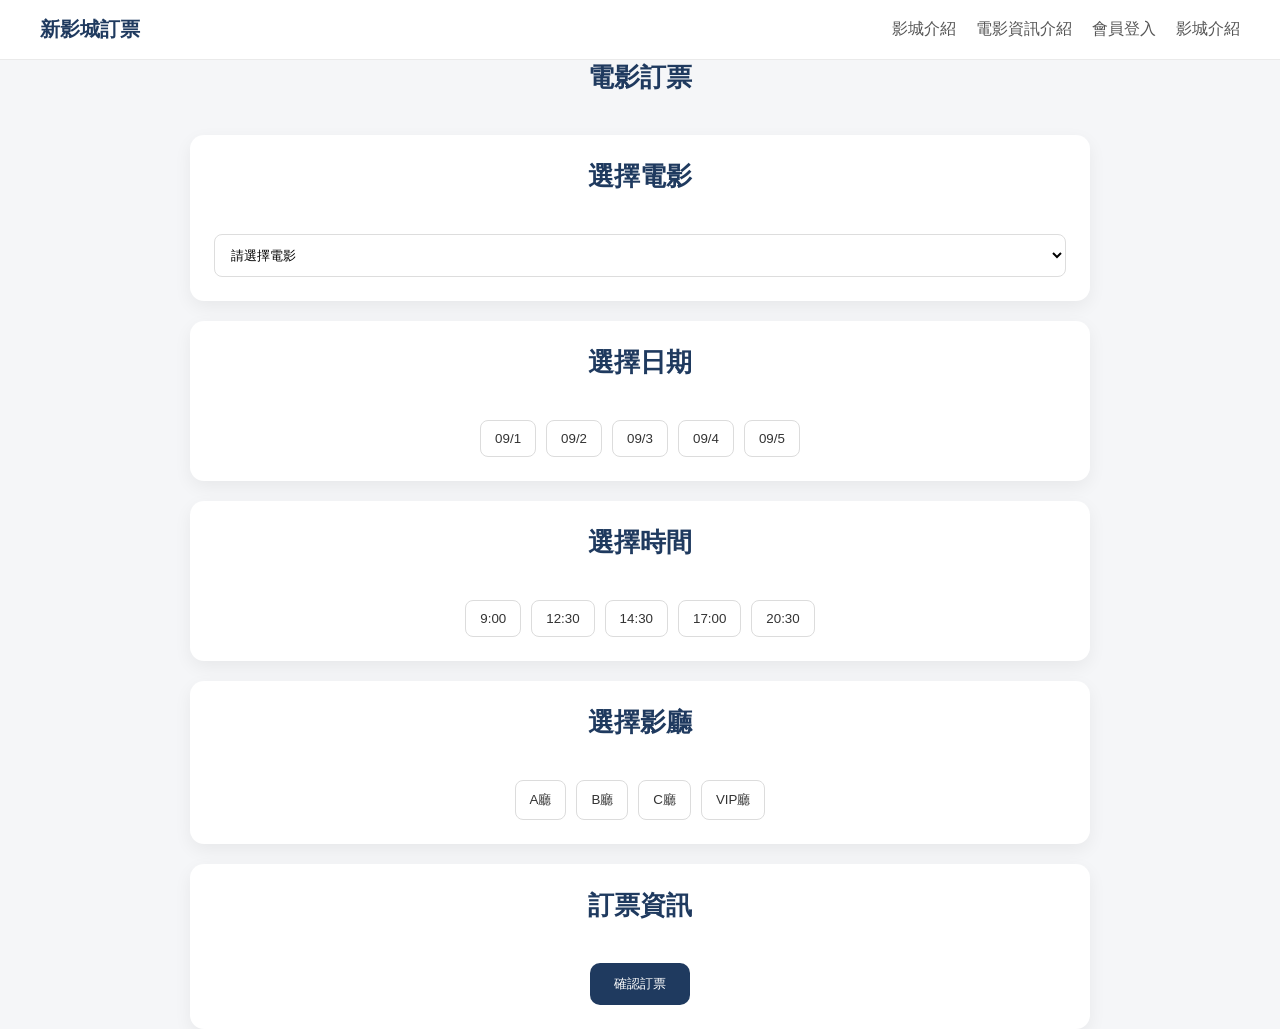
==== commit 9bffce87: "Update booking.html" ====
--- a/booking.html
+++ b/booking.html
@@ -21,7 +21,8 @@
 
 	<main class="booking-container">
 
-		<section class="booking-panel">
+		<!-- 電影 -->
+		<section class="booking-panel movie-select">
 		  <h2>選擇電影</h2>
 		  <select onchange="selectMovie(this.value)">
 			<option value="">請選擇電影</option>
@@ -32,38 +33,42 @@
 		  </select>
 		</section>
 
-		<section class="booking-panel">
+		<!-- 日期 -->
+		<section class="booking-panel date-select">
 		  <h2>選擇日期</h2>
 		  <div class="btn-group">
-			<button class="option-btn" onclick="selectDate('2025年09月1日')">09/1</button>
-			<button class="option-btn" onclick="selectDate('2025年09月2日')">09/2</button>
-			<button class="option-btn" onclick="selectDate('2025年09月3日')">09/3</button>
-			<button class="option-btn" onclick="selectDate('2025年09月4日')">09/4</button>
-			<button class="option-btn" onclick="selectDate('2025年09月5日')">09/5</button>
+			<button class="option-btn" onclick="selectDate('2025年09月1日', event)">09/1</button>
+			<button class="option-btn" onclick="selectDate('2025年09月2日', event)">09/2</button>
+			<button class="option-btn" onclick="selectDate('2025年09月3日', event)">09/3</button>
+			<button class="option-btn" onclick="selectDate('2025年09月4日', event)">09/4</button>
+			<button class="option-btn" onclick="selectDate('2025年09月5日', event)">09/5</button>
 		  </div>
 		</section>
 
-		<section class="booking-panel">
+		<!-- 時間 -->
+		<section class="booking-panel time-select">
 		  <h2>選擇時間</h2>
 		  <div class="btn-group">
-			<button class="option-btn" onclick="selectTime('9:00')">9:00</button>
-			<button class="option-btn" onclick="selectTime('12:30')">12:30</button>
-			<button class="option-btn" onclick="selectTime('14:30')">14:30</button>
-			<button class="option-btn" onclick="selectTime('17:00')">17:00</button>
-			<button class="option-btn" onclick="selectTime('20:30')">20:30</button>
+			<button class="option-btn" onclick="selectTime('9:00', event)">9:00</button>
+			<button class="option-btn" onclick="selectTime('12:30', event)">12:30</button>
+			<button class="option-btn" onclick="selectTime('14:30', event)">14:30</button>
+			<button class="option-btn" onclick="selectTime('17:00', event)">17:00</button>
+			<button class="option-btn" onclick="selectTime('20:30', event)">20:30</button>
 		  </div>
 		</section>
 
-		<section class="booking-panel">
+		<!-- 影廳 -->
+		<section class="booking-panel location-select">
 		  <h2>選擇影廳</h2>
 		  <div class="btn-group">
-			<button class="option-btn" onclick="selectLocation('A廳')">A廳</button>
-			<button class="option-btn" onclick="selectLocation('B廳')">B廳</button>
-			<button class="option-btn" onclick="selectLocation('C廳')">C廳</button>
-			<button class="option-btn" onclick="selectLocation('VIP廳')">VIP廳</button>
+			<button class="option-btn" onclick="selectLocation('A廳', event)">A廳</button>
+			<button class="option-btn" onclick="selectLocation('B廳', event)">B廳</button>
+			<button class="option-btn" onclick="selectLocation('C廳', event)">C廳</button>
+			<button class="option-btn" onclick="selectLocation('VIP廳', event)">VIP廳</button>
 		  </div>
 		</section>
 
+		<!-- 訂票資訊 -->
 		<section class="booking-summary">
 		  <h2>訂票資訊</h2>
 		  <p id="summaryText"></p>
@@ -72,6 +77,6 @@
 
 	</main>
 
+	<script src="script.js"></script>
 </body>
-<script src="script.js"></script>
 </html>
--- a/style.css
+++ b/style.css
@@ -1,404 +1,341 @@
-*{
-	box-sizing:border-box;
-}
-
-html, body{
-	margin:0;
-	padding:0;
-	font-family: Arial, Helvetica, sans-serif;
-	scroll-behavior:smooth;
-	background: linear-gradient(to bottom,#f4f4f4,#e9ecef);
-	color:#333;
-	overflow-x:hidden;
-}
-
-/* ===================== */
-/* Header */
-/* ===================== */
-
-header{
-	background: rgba(60,60,60,0.9);
-	color:#fff;
-	padding:18px 30px;
-	display:flex;
-	justify-content:space-between;
-	align-items:center;
-	position:sticky;
-	top:0;
-	z-index:999;
-	backdrop-filter: blur(10px);
-	box-shadow:0 4px 20px rgba(0,0,0,0.25);
-}
-
-header h1{
-	margin:0;
-	cursor:pointer;
-	transition:0.3s;
-}
-
-header h1:hover{
-	transform:scale(1.05);
-}
-
-/* ===================== */
-/* 導覽列 */
-/* ===================== */
-
-nav ul{
-	list-style:none;
-	padding:0;
-	margin:0;
-	display:flex;
-	gap:20px;
-}
-
-nav a{
-	color:#fff;
-	text-decoration:none;
-	position:relative;
-	padding-bottom:5px;
-	font-weight:500;
-}
-
-nav a::after{
-	content:"";
-	position:absolute;
-	left:0;
-	bottom:0;
-	width:0;
-	height:2px;
-	background:#fff;
-	transition:0.3s;
-}
-
-nav a:hover::after{
-	width:100%;
-}
-
-/* ===================== */
-/* Hero 圖 */
-/* ===================== */
-
-.header_img{
-	display:flex;
-	justify-content:center;
-	align-items:center;
-	padding:20px;
-}
-
-.header_img img{
-	max-width:100%;
-	height:auto;
-	object-fit:contain;
-}
-
-/* ===================== */
-/* Section 通用 */
-/* ===================== */
-
-section{
-	padding:40px 20px;
-	scroll-margin-top:80px;
-}
-
-h2{
-	text-align:center;
-}
-
-/* ===================== */
-/* 電影卡片區 */
-/* ===================== */
-
-.movie-info{
-	display:flex;
-	gap:20px;
-	justify-content:center;
-	flex-wrap:wrap;
-}
-
-.movie-card{
-	flex:1;
-	max-width:260px;
-	background:#fff;
-	padding:22px;
-	border-radius:18px;
-	box-shadow:0 8px 25px rgba(0,0,0,0.12);
-	text-align:center;
-	transition:0.35s ease;
-}
-
-.movie-card:hover{
-	transform:translateY(-8px);
-	box-shadow:0 12px 30px rgba(0,0,0,0.18);
-}
-
-.movie-card img{
-	width:100%;
-	border-radius:12px;
-}
-
-.movie-card h3{
-	margin:15px 0 5px 0;
-}
-
-/* ===================== */
-/* 按鈕 */
-/* ===================== */
-
-.booking-btn{
-	text-align:center;
-	margin-top:30px;
-}
-
-.movie-select,
-.date-select,
-.time-select,
-.location-select,
-.summary{
-	text-align:center;
-}
-
-button{
-	padding:10px 18px;
-	border:none;
-	border-radius:8px;
-	cursor:pointer;
-	background:#222;
-	color:#fff;
-	transition:0.3s ease;
-}
-
-button:hover{
-	background:#ffd700;
-	color:#000;
-	transform:scale(1.05);
-	text-align:center;
-}
-
-/* ===================== */
-/* 影城介紹區 */
-/* ===================== */
-
-.about-cinema{
-	display:flex;
-	width:100%;
-	min-height:500px;
-}
-
-.about-left,
-.about-right{
-	flex:1;
-}
-
-.image-overlay{
-	width:100%;
-	height:100%;
-	position:relative;
-	overflow:hidden;
-}
-
-.image-overlay img{
-	width:100%;
-	height:100%;
-	object-fit:cover;
-	display:block;
-}
-
-.image-overlay::after{
-	content:"";
-	position:absolute;
-	inset:0;
-	background:linear-gradient(
-		to right,
-		rgba(0,0,0,0.5),
-		rgba(0,0,0,0.15)
-	);
-}
-
-.about-right{
-	display:flex;
-	flex-direction:column;
-	justify-content:center;
-	padding:100px 80px;
-	background:linear-gradient(135deg,#ffffff,#f8f9fa);
-}
-
-/* ===================== */
-/* 訂票區塊 */
-/* ===================== */
-
-.booking-container{
-	max-width:800px;
-	margin:0 auto;
-	padding:20px;
-}
-
-.booking-container h2{
-	margin-bottom:20px;
-}
-
-.movie-select,
-.date-select,
-.time-select,
-.location-select,
-.summary{
-	width:100%;
-	max-width:700px;
-	margin:30px auto;
-	border-radius:18px;
-	background:white;
-	padding:35px;
-	box-shadow:0 6px 25px rgba(0,0,0,0.12);
-}
-
-.movie-select:hover,
-.date-select:hover,
-.time-select:hover{
-	transform:translateY(-3px);
-}
-
-/* 下拉選單 */
-
-select{
-	width:80%;
-	max-width:400px;
-	padding:10px;
-	border-radius:8px;
-	border:1px solid #ccc;
-	margin:0 auto;
-	display:block;
-}
-
-/* 日期時間按鈕 */
-
-.date-select,
-.time-select{
-	display:flex;
-	justify-content:center;
-	flex-wrap:wrap;
-	gap:15px;
-}
-
-.date-select button,
-.time-select button{
-	padding:10px 15px;
-	border-radius:8px;
-	background:#2a5298;
-	color:white;
-	min-width:80px;
-}
-
-.date-select button:hover,
-.time-select button:hover{
-	background:#1e3c72;
-}
-
-/* 影廳選擇 */
-
-.location-select{
-	display:flex;
-	justify-content:center;
-	flex-wrap:wrap;
-	gap:15px;
-	background:white;
-	max-width:600px;
-	margin:20px auto;
-	padding:25px;
-	border-radius:15px;
-	box-shadow:0 8px 20px rgba(0,0,0,0.15);
-	text-align:center;
-}
-
-.location-select button{
-	min-width:80px;
-	background:#444;
-	color:white;
-}
-
-/* 訂票摘要 */
-
-.summary{
-	text-align:center;
-}
-
-.summary p{
-	background:#f5f7fa;
-	padding:15px;
-	border-radius:8px;
-	min-height:60px;
-}
-
-/* summary 按鈕 */
-
-.summary button{
-	width:200px;
-	margin:20px auto 0 auto;
-	display:block;
-	background:#28a745;
-	border-radius:25px;
-}
-
-/* 會員區 */
-
-.member-area{
-	background:#fff;
-	max-width:400px;
-	margin:40px auto;
-	padding:30px;
-	border-radius:12px;
-	box-shadow:0 4px 12px rgba(0,0,0,0.1);
-}
-
-.member-area input{
-	width:100%;
-	padding:8px;
-	margin:5px 0 15px 0;
-}
-
-/* 按鈕置中 */
-.member-area form{
-	text-align:center;
-}
-
-/* Footer */
-
-footer{
-	background:#111;
-	color:#fff;
-	text-align:center;
-	padding:20px;
-}
-
-/* 隱藏區塊 */
-
-.date-select,
-.time-select{
-	display:none;
-}
-
-/* ===================== */
-/* RWD */
-/* ===================== */
-
-@media (max-width:768px){
-
-	nav ul{
-		flex-direction:column;
-		gap:10px;
-	}
-
-	.movie-info{
-		flex-direction:column;
-		align-items:center;
-	}
-
-	.about-cinema{
-		flex-direction:column;
-		text-align:center;
-	}
-
-	.about-right{
-		padding:50px 30px;
-	}
-
-}
+/* =========================
+   基礎設定
+========================= */
+* {
+  margin: 0;
+  padding: 0;
+  box-sizing: border-box;
+  font-family: "Segoe UI", "Noto Sans TC", sans-serif;
+}
+
+body {
+  background: #f5f6f8;
+  color: #222;
+}
+
+html {
+  scroll-behavior: smooth;
+}
+
+/* =========================
+   Header（商業白底導航）
+========================= */
+header {
+  position: sticky;
+  top: 0;
+  z-index: 1000;
+  background: #ffffff;
+  display: flex;
+  justify-content: space-between;
+  align-items: center;
+  padding: 16px 40px;
+  border-bottom: 1px solid #eaeaea;
+}
+
+header h1 {
+  font-size: 20px;
+  color: #1f3a5f;
+  cursor: pointer;
+  font-weight: 700;
+}
+
+nav ul {
+  display: flex;
+  gap: 20px;
+  list-style: none;
+}
+
+nav a {
+  text-decoration: none;
+  color: #555;
+  font-weight: 500;
+  transition: 0.3s;
+}
+
+nav a:hover {
+  color: #1f3a5f;
+}
+
+/* =========================
+   Hero 圖（修正置中跑版）
+========================= */
+.header_img {
+  width: 100%;
+  height: 80vh; /* 稍微加高，會更有電影感 */
+  overflow: hidden;
+  position: relative;
+}
+
+.header_img img {
+  width: 100%;
+  height: 100%;
+  object-fit: cover;        /* 核心：裁切填滿 */
+  object-position: center;   /* 核心：置中裁切 */
+  transform: scale(1.02);    /* 🔥 關鍵：輕微放大，增加滿版感 */
+  display: block;
+}
+
+/* =========================
+   Section 基本
+========================= */
+section {
+  padding: 70px 10%;
+}
+
+/* =========================
+   標題
+========================= */
+h2 {
+  text-align: center;
+  margin-bottom: 40px;
+  color: #1f3a5f;
+  font-size: 26px;
+}
+
+/* =========================
+   電影卡片
+========================= */
+.movie-info {
+  display: grid;
+  grid-template-columns: repeat(4, 1fr);
+  gap: 24px;
+}
+
+.movie-card {
+  background: #ffffff;
+  border-radius: 14px;
+  overflow: hidden;
+  box-shadow: 0 6px 18px rgba(0,0,0,0.08);
+  transition: 0.3s;
+}
+
+.movie-card:hover {
+  transform: translateY(-6px);
+  box-shadow: 0 12px 25px rgba(0,0,0,0.12);
+}
+
+.movie-card img {
+  width: 100%;
+  height: 260px;
+  object-fit: cover;
+}
+
+.movie-card h3 {
+  margin: 12px;
+  font-size: 16px;
+}
+
+.movie-card h4 {
+  margin: 0 12px;
+  color: #1f3a5f;
+  font-size: 13px;
+}
+
+.movie-card p {
+  margin: 12px;
+  font-size: 13px;
+  color: #666;
+}
+
+/* =========================
+   按鈕系統（統一）
+========================= */
+button {
+  border: none;
+  cursor: pointer;
+  transition: 0.25s;
+  font-weight: 500;
+}
+
+.booking-btn {
+  display: flex;
+  justify-content: center;
+  margin-top: 40px;
+}
+
+/* 主按鈕（取代黃色） */
+.primary-btn,
+.booking-btn button,
+.member-area button[type="submit"] {
+  background: #1f3a5f;
+  color: #fff;
+  padding: 12px 24px;
+  border-radius: 10px;
+}
+
+.primary-btn:hover,
+.booking-btn button:hover,
+.member-area button[type="submit"]:hover {
+  background: #2f5f8f;
+  transform: translateY(-2px);
+}
+
+/* 次要按鈕 */
+.member-area button[type="reset"] {
+  background: #e9ecef;
+  color: #333;
+  padding: 12px 24px;
+  border-radius: 10px;
+}
+
+.member-area button[type="reset"]:hover {
+  background: #d6d8db;
+}
+
+/* booking 選項按鈕 */
+.option-btn {
+  background: #ffffff;
+  border: 1px solid #dcdcdc;
+  color: #333;
+  padding: 10px 14px;
+  border-radius: 8px;
+  transition: 0.2s;
+}
+
+.option-btn:hover {
+  background: #1f3a5f;
+  color: #fff;
+  border-color: #1f3a5f;
+}
+
+/* ⭐ 點選後反白狀態 */
+.option-btn.active {
+  background: #1f3a5f;
+  color: #fff;
+  border-color: #1f3a5f;
+  transform: scale(1.05);
+}
+
+/* =========================
+   booking layout
+========================= */
+.booking-container {
+  max-width: 900px;
+  margin: auto;
+  display: flex;
+  flex-direction: column;
+  gap: 20px;
+}
+
+.booking-panel,
+.booking-summary {
+  background: #fff;
+  padding: 24px;
+  border-radius: 14px;
+  box-shadow: 0 6px 18px rgba(0,0,0,0.06);
+}
+.booking-summary {
+  text-align: center;
+}
+
+#summaryText {
+  margin-top: 10px;
+  font-size: 16px;
+  color: #333;
+}
+/* 新增「被選取狀態」 */
+.option-btn.active {
+  background: #1f3a5f;
+  color: #fff;
+  border-color: #1f3a5f;
+  transform: scale(1.05);
+}
+
+.btn-group {
+  display: flex;
+  justify-content: center;   /* ⭐ 置中 */
+  flex-wrap: wrap;
+  gap: 10px;
+  margin-top: 10px;
+}
+
+/* select */
+select {
+  width: 100%;
+  padding: 12px;
+  border-radius: 8px;
+  border: 1px solid #ddd;
+  background: #fff;
+}
+
+/* =========================
+   會員區
+========================= */
+.member-area {
+  max-width: 600px;
+  margin: auto;
+  background: #fff;
+  padding: 40px;
+  border-radius: 14px;
+  box-shadow: 0 6px 18px rgba(0,0,0,0.06);
+}
+
+.member-area form {
+  display: flex;
+  flex-direction: column;
+  gap: 12px;
+}
+
+.member-area input {
+  padding: 12px;
+  border-radius: 8px;
+  border: 1px solid #ddd;
+}
+
+/* =========================
+   影城介紹
+========================= */
+.about-cinema {
+  display: flex;
+  gap: 40px;
+  align-items: center;
+}
+
+.about-cinema img {
+  width: 100%;
+  border-radius: 14px;
+}
+
+/* =========================
+   footer
+========================= */
+footer {
+  text-align: center;
+  padding: 20px;
+  background: #fff;
+  color: #777;
+  border-top: 1px solid #eaeaea;
+}
+
+/* =========================
+   RWD
+========================= */
+@media (max-width: 1024px) {
+  .movie-info {
+    grid-template-columns: repeat(2, 1fr);
+  }
+
+  .about-cinema {
+    flex-direction: column;
+  }
+}
+
+@media (max-width: 600px) {
+  header {
+    flex-direction: column;
+    gap: 10px;
+  }
+
+  nav ul {
+    flex-wrap: wrap;
+    justify-content: center;
+  }
+
+  .movie-info {
+    grid-template-columns: 1fr;
+  }
+
+  section {
+    padding: 50px 5%;
+  }
+}
